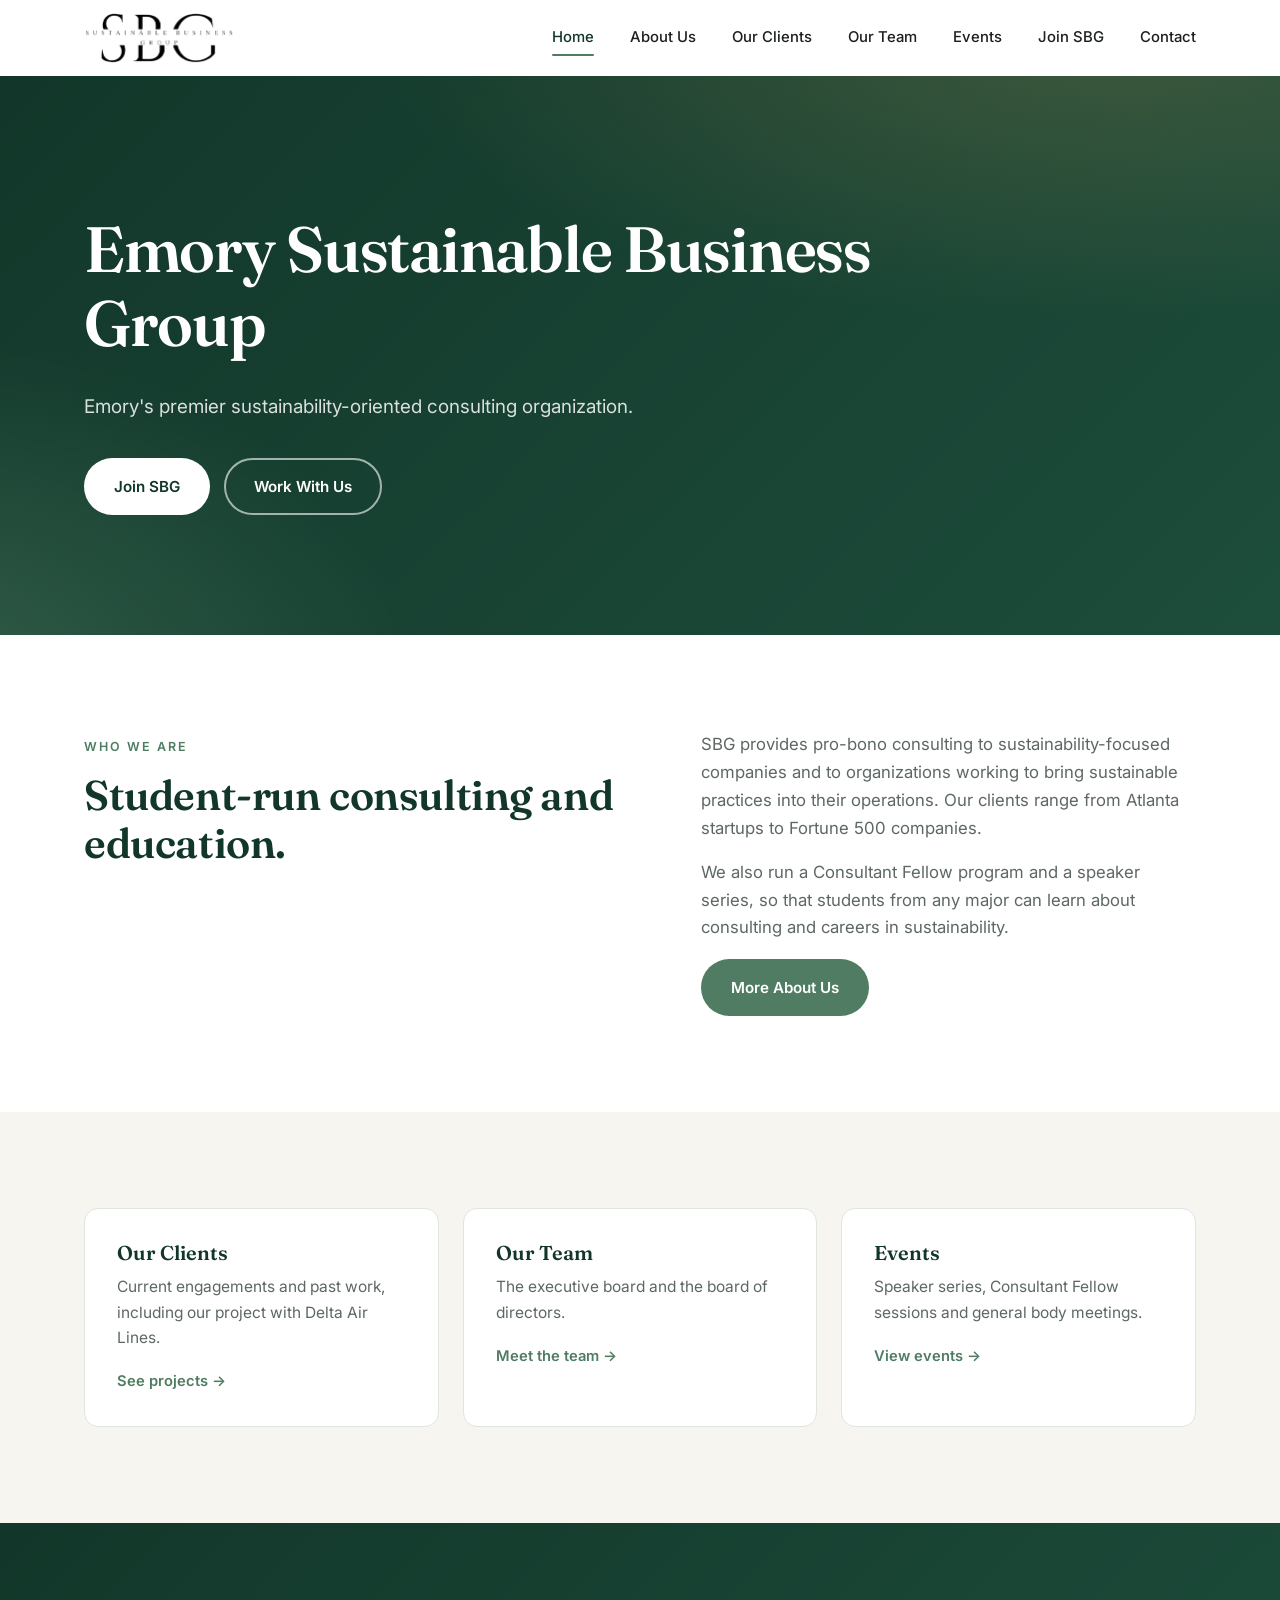
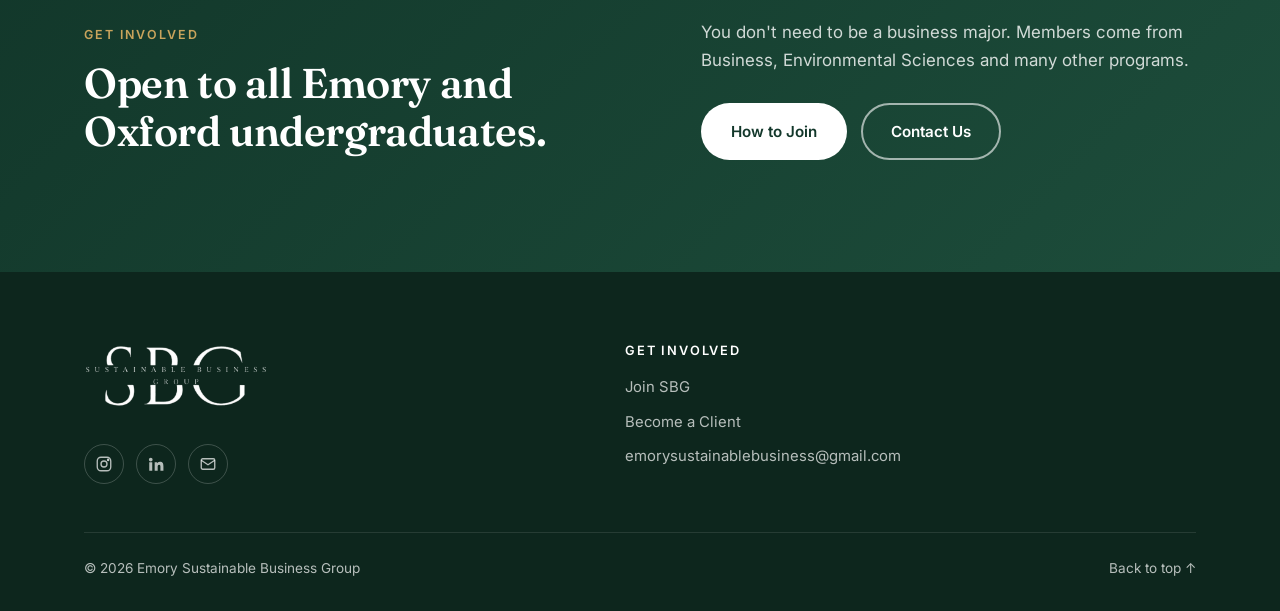
==== index.html @ c7c68c9f "Restore the text heading at the top of the home page Replaces the large white logo in the home page " ====
<!DOCTYPE html>
<!--
  ============================================================================
  HOME PAGE  (index.html)
  ============================================================================
  HOW THIS SITE IS PUT TOGETHER
    - Each page is its own .html file: index (Home), about, clients, team,
      events, join, contact.
    - All pages share one stylesheet (assets/css/styles.css) and one script
      (assets/js/site.js).
    - The menu and footer are written once, in assets/js/site.js. To add or
      remove a page from the menu, edit the PAGES list at the top of that file.

  EDITING A PAGE
    - Each block of content is wrapped in comments:
        ===== SECTION: NAME =====   ...   ===== END SECTION: NAME =====
      Delete everything between the two comments to remove that section.
    - Anything marked [PLACEHOLDER] needs real information filled in.

  ADDING A NEW PAGE
    1. Copy any page (events.html is the simplest) and rename it.
    2. Change the <title> and the data-page="..." value on <body>.
    3. Add a line for it to the PAGES list in assets/js/site.js.
  ============================================================================
-->
<html lang="en">
<head>
  <meta charset="UTF-8" />
  <meta name="viewport" content="width=device-width, initial-scale=1.0" />
  <title>Emory Sustainable Business Group</title>
  <meta name="description" content="Emory's sustainability-oriented consulting organization. Pro-bono consulting for sustainable businesses, plus education and events for Emory undergraduates." />
  <link rel="preconnect" href="https://fonts.googleapis.com" />
  <link rel="preconnect" href="https://fonts.gstatic.com" crossorigin />
  <link href="https://fonts.googleapis.com/css2?family=Fraunces:opsz,wght@9..144,400;9..144,600&family=Inter:wght@400;500;600&display=swap" rel="stylesheet" />
  <link rel="stylesheet" href="assets/css/styles.css" />
</head>

<!-- data-page tells the menu which link to underline. It must match an id in site.js. -->
<body data-page="home">
  <!-- The header and menu are added here automatically by assets/js/site.js -->

  <main>
    
    <!-- ===== SECTION: HERO ===== -->
    <section class="hero">
      <div class="container">
        <!-- <span class="eyebrow">Emory University</span> -->
        <h1>Emory Sustainable Business Group</h1>
        <p class="lead">
          Emory's premier sustainability-oriented consulting organization.
        </p>
        <div class="hero-actions">
          <a href="join.html" class="btn btn--light">Join SBG</a>
          <a href="clients.html#work-with-us" class="btn btn--outline-light">Work With Us</a>
        </div>
      </div>
      <!--Decorative leaf outline.-->
      <!-- <svg class="hero-leaf" viewBox="0 0 200 200" fill="none" stroke="#ffffff" stroke-width="1.5" aria-hidden="true">
        <path d="M30 170C30 90 80 30 170 30c0 90-60 140-140 140Z"/>
        <path d="M30 170C70 130 110 90 150 50"/>
        <path d="M70 130l-6-30M90 110l-4-34M110 90l-2-30M70 130l30 4M90 110l32 2M110 90l30 0"/>
      </svg> -->
    </section>
    <!-- ===== END SECTION: HERO ===== -->


    <!-- ===== SECTION: STATS =====
         Update these numbers each year. -->
    <!-- <section class="stats" aria-label="SBG in numbers">
      <div class="container">
        <div class="grid grid-3">
          <div>
            <div class="stat-number">150+</div>
            <div class="stat-label">General body members</div>
          </div>
          <div>
            <div class="stat-number">13</div>
            <div class="stat-label">Students on the executive board</div>
          </div>
          <div>
            <div class="stat-number">10</div>
            <div class="stat-label">Professionals on our board of directors</div>
          </div>
        </div>
      </div>
    </section> -->
    <!-- ===== END SECTION: STATS ===== -->


    <!-- ===== SECTION: INTRO ===== -->
    <section class="section">
      <div class="container split">
        <div class="reveal">
          <span class="eyebrow">Who We Are</span>
          <h2>Student-run consulting and education.</h2>
        </div>
        <div class="reveal">
          <p>
            SBG provides pro-bono consulting to sustainability-focused companies and to
            organizations working to bring sustainable practices into their operations.
            Our clients range from Atlanta startups to Fortune 500 companies.
          </p>
          <p>
            We also run a Consultant Fellow program and a speaker series, so that students
            from any major can learn about consulting and careers in sustainability.
          </p>
          <a href="about.html" class="btn btn--primary">More About Us</a>
        </div>
      </div>
    </section>
    <!-- ===== END SECTION: INTRO ===== -->


    <!-- ===== SECTION: PAGE LINKS =====
         Shortcut cards to other pages. Remove a card if you remove its page. -->
    <section class="section section--sand">
      <div class="container">
        <div class="grid grid-3">
          <a href="clients.html" class="card link-card reveal">
            <h3>Our Clients</h3>
            <p>Current engagements and past work, including our project with Delta Air Lines.</p>
            <span class="more">See projects &rarr;</span>
          </a>
          <a href="team.html" class="card link-card reveal">
            <h3>Our Team</h3>
            <p>The executive board and the board of directors.</p>
            <span class="more">Meet the team &rarr;</span>
          </a>
          <a href="events.html" class="card link-card reveal">
            <h3>Events</h3>
            <p>Speaker series, Consultant Fellow sessions and general body meetings.</p>
            <span class="more">View events &rarr;</span>
          </a>
        </div>
      </div>
    </section>
    <!-- ===== END SECTION: PAGE LINKS ===== -->


    <!-- ===== SECTION: JOIN BANNER ===== -->
    <section class="section cta">
      <div class="container split">
        <div class="reveal">
          <span class="eyebrow">Get Involved</span>
          <h2>Open to all Emory and Oxford undergraduates.</h2>
        </div>
        <div class="reveal">
          <p>You don't need to be a business major. Members come from Business, Environmental Sciences and many other programs.</p>
          <div class="cta-actions">
            <a href="join.html" class="btn btn--light">How to Join</a>
            <a href="contact.html" class="btn btn--outline-light">Contact Us</a>
          </div>
        </div>
      </div>
    </section>
    <!-- ===== END SECTION: JOIN BANNER ===== -->

  </main>

  <!-- The footer is added here automatically by assets/js/site.js -->
  <script src="assets/js/site.js"></script>
</body>
</html>
---- assets/css/styles.css ----
/* ============================================================================
   EMORY SUSTAINABLE BUSINESS GROUP — SHARED STYLES
   ============================================================================
   Every page links to this one file, so a change here updates the whole site.

   Contents (search for the headings in capitals to jump to a block):
     1. DESIGN TOKENS     colors, fonts, sizes
     2. BASE              default element styles
     3. LAYOUT HELPERS    containers, sections, grids, buttons, cards
     4. HEADER / NAV
     5. HERO              large banner on the home page
     6. PAGE HEADER       smaller banner at the top of every other page
     7. HOME              stats bar, intro, page links
     8. ABOUT             pillars, process steps
     9. PEOPLE            executive board and board of directors cards
    10. PROJECTS          current and past project cards
    11. EVENTS
    12. JOIN
    13. CONTACT           contact details and form
    14. FOOTER
    15. ANIMATION         fade-in on scroll (optional)
    16. RESPONSIVE        tablet and phone layouts
   ============================================================================ */


/* ==========================================================================
   1. DESIGN TOKENS — change colors, fonts and sizing for the whole site here
   ========================================================================== */
:root {
  --color-forest:   #12372a;   /* primary dark green                   */
  --color-forest-2: #1d4d3b;   /* lighter green used in gradients      */
  --color-sage:     #4f7c62;   /* accent green for buttons and links   */
  --color-mint:     #e6efe9;   /* pale green section background        */
  --color-sand:     #f7f5f0;   /* warm off-white section background    */
  --color-gold:     #c9a45c;   /* small highlight color                */
  --color-ink:      #1b1f1d;   /* body text                            */
  --color-muted:    #5d6862;   /* secondary text                       */
  --color-line:     #dfe5e1;   /* borders and dividers                 */
  --color-white:    #ffffff;

  --font-heading: "Fraunces", Georgia, "Times New Roman", serif;
  --font-body:    "Inter", -apple-system, "Segoe UI", Roboto, Arial, sans-serif;

  --max-width: 1160px;
  --radius:    14px;
  --shadow:    0 10px 30px rgba(18, 55, 42, 0.08);
  --header-h:  76px;
}


/* ==========================================================================
   2. BASE
   ========================================================================== */
*, *::before, *::after { box-sizing: border-box; }

html { scroll-behavior: smooth; scroll-padding-top: var(--header-h); }

body {
  margin: 0;
  font-family: var(--font-body);
  font-size: 17px;
  line-height: 1.65;
  color: var(--color-ink);
  background: var(--color-white);
  -webkit-font-smoothing: antialiased;
}

h1, h2, h3, h4 {
  font-family: var(--font-heading);
  font-weight: 600;
  line-height: 1.15;
  color: var(--color-forest);
  margin: 0 0 0.5em;
}
h1 { font-size: clamp(2.4rem, 5.2vw, 4rem); letter-spacing: -0.02em; }
h2 { font-size: clamp(1.9rem, 3.4vw, 2.6rem); letter-spacing: -0.01em; }
h3 { font-size: 1.25rem; }

p { margin: 0 0 1em; }
a { color: var(--color-sage); text-decoration: none; }
a:hover { text-decoration: underline; }
img { max-width: 100%; display: block; }


/* ==========================================================================
   3. LAYOUT HELPERS
   ========================================================================== */
.container { width: 100%; max-width: var(--max-width); margin: 0 auto; padding: 0 24px; }

.section       { padding: 96px 0; }
.section--mint { background: var(--color-mint); }
.section--sand { background: var(--color-sand); }
.section--tight { padding: 64px 0; }

/* Small uppercase label above a heading */
.eyebrow {
  display: inline-block;
  font-size: 0.78rem;
  font-weight: 600;
  letter-spacing: 0.16em;
  text-transform: uppercase;
  color: var(--color-sage);
  margin-bottom: 14px;
}

.section-intro { max-width: 680px; margin-bottom: 48px; }
.section-intro p { color: var(--color-muted); font-size: 1.06rem; }
.section-intro--center { margin-left: auto; margin-right: auto; text-align: center; }

/* Buttons */
.btn {
  display: inline-block;
  padding: 14px 28px;
  border-radius: 999px;
  font-weight: 600;
  font-size: 0.95rem;
  border: 2px solid transparent;
  transition: background 0.2s, color 0.2s, border-color 0.2s, transform 0.2s;
  cursor: pointer;
}
.btn:hover { text-decoration: none; transform: translateY(-1px); }
.btn--primary       { background: var(--color-sage); color: var(--color-white); }
.btn--primary:hover { background: var(--color-forest); }
.btn--light         { background: var(--color-white); color: var(--color-forest); }
.btn--light:hover   { background: var(--color-mint); }
.btn--outline-light       { border-color: rgba(255,255,255,0.6); color: var(--color-white); }
.btn--outline-light:hover { background: rgba(255,255,255,0.1); border-color: var(--color-white); }

/* Card */
.card {
  background: var(--color-white);
  border: 1px solid var(--color-line);
  border-radius: var(--radius);
  padding: 32px;
  transition: box-shadow 0.25s, transform 0.25s;
}
.card:hover { box-shadow: var(--shadow); transform: translateY(-3px); }
.card h3 { margin-bottom: 10px; }
.card p  { color: var(--color-muted); font-size: 0.97rem; }
.card p:last-child { margin-bottom: 0; }

/* Square icon badge */
.icon {
  width: 48px; height: 48px;
  border-radius: 12px;
  display: grid; place-items: center;
  background: var(--color-mint);
  color: var(--color-forest);
  margin-bottom: 20px;
}
.icon svg { width: 24px; height: 24px; }

/* Grids */
.grid   { display: grid; gap: 24px; }
.grid-2 { grid-template-columns: repeat(2, 1fr); }
.grid-3 { grid-template-columns: repeat(3, 1fr); }
.grid-4 { grid-template-columns: repeat(4, 1fr); }

/* Two-column text + side content */
.split { display: grid; grid-template-columns: 1.1fr 1fr; gap: 72px; align-items: start; }
.split p { color: var(--color-muted); font-size: 1.05rem; }

/* Highlighted note box (used for "how to edit" hints that are visible on the page) */
.note {
  border: 1px dashed var(--color-gold);
  background: #fbf6ea;
  color: #6b5526;
  border-radius: 10px;
  padding: 14px 18px;
  font-size: 0.9rem;
}


/* ==========================================================================
   4. HEADER / NAV  (the header itself is inserted by assets/js/site.js)
   ========================================================================== */
.site-header {
  position: sticky; top: 0; z-index: 100;
  height: var(--header-h);
  background: rgba(255, 255, 255, 0.94);
  backdrop-filter: saturate(180%) blur(12px);
  -webkit-backdrop-filter: saturate(180%) blur(12px);
  border-bottom: 1px solid transparent;
  transition: border-color 0.2s, box-shadow 0.2s;
}
.site-header.is-scrolled { border-color: var(--color-line); box-shadow: 0 2px 12px rgba(0,0,0,0.04); }
/* Logo on the left, page tabs on the right */
.site-header .container { height: 100%; display: flex; align-items: center; justify-content: space-between; gap: 32px; }

/* SBG logo (file paths are set in assets/js/site.js). Change the heights to resize it. */
.logo { display: block; flex-shrink: 0; }
.logo-img { height: 52px; width: auto; }               /* header */
.site-footer .logo-img { height: 64px; }               /* footer */

.nav { display: flex; align-items: center; gap: 36px; }
.nav a { color: var(--color-ink); font-size: 0.93rem; font-weight: 500; position: relative; }
.nav a:hover { color: var(--color-sage); text-decoration: none; }
/* Underline under the link for the page you are on */
.nav a.is-active { color: var(--color-forest); }
.nav a.is-active::after {
  content: ""; position: absolute; left: 0; right: 0; bottom: -6px;
  height: 2px; background: var(--color-sage); border-radius: 2px;
}

.nav-toggle { display: none; background: none; border: 0; padding: 8px; cursor: pointer; color: var(--color-forest); }
.nav-toggle svg { width: 28px; height: 28px; }


/* ==========================================================================
   5. HERO (home page)
   ========================================================================== */
.hero {
  position: relative;
  overflow: hidden;
  color: var(--color-white);
  background:
    radial-gradient(1200px 500px at 85% -10%, rgba(201,164,92,0.22), transparent 60%),
    radial-gradient(900px 600px at -10% 110%, rgba(79,124,98,0.55), transparent 60%),
    linear-gradient(135deg, var(--color-forest) 0%, var(--color-forest-2) 100%);
  padding: 136px 0 120px;
}
/* To use a photo instead, replace the background above with:
   background: linear-gradient(rgba(18,55,42,.78), rgba(18,55,42,.78)), url("../../images/hero.jpg") center/cover; */
.hero h1 { color: var(--color-white); max-width: 820px; }
.hero h1 em { font-style: italic; color: #cfe3d6; }
.hero .lead { font-size: 1.18rem; max-width: 600px; color: rgba(255,255,255,0.84); margin-bottom: 36px; }
.hero .eyebrow { color: var(--color-gold); }
.hero-actions { display: flex; flex-wrap: wrap; gap: 14px; }
.hero-leaf { position: absolute; right: -60px; bottom: -80px; width: 460px; opacity: 0.08; pointer-events: none; }


/* ==========================================================================
   6. PAGE HEADER (top banner on every page except home)
   ========================================================================== */
.page-header {
  color: var(--color-white);
  background:
    radial-gradient(800px 300px at 90% -20%, rgba(201,164,92,0.2), transparent 60%),
    linear-gradient(135deg, var(--color-forest) 0%, var(--color-forest-2) 100%);
  padding: 88px 0 72px;
}
.page-header h1 { color: var(--color-white); font-size: clamp(2.2rem, 4.4vw, 3.2rem); margin-bottom: 12px; }
.page-header p  { color: rgba(255,255,255,0.8); font-size: 1.12rem; max-width: 640px; margin: 0; }
.page-header .eyebrow { color: var(--color-gold); }


/* ==========================================================================
   7. HOME
   ========================================================================== */
.stats { border-bottom: 1px solid var(--color-line); }
.stats .grid { padding: 48px 0; text-align: center; }
.stat-number { font-family: var(--font-heading); font-size: 2.6rem; font-weight: 600; color: var(--color-forest); line-height: 1; }
.stat-label  { margin-top: 8px; font-size: 0.9rem; color: var(--color-muted); }

/* Cards that link to other pages */
.link-card { display: block; color: inherit; }
.link-card:hover { text-decoration: none; }
.link-card .more { font-weight: 600; font-size: 0.92rem; color: var(--color-sage); }


/* ==========================================================================
   8. ABOUT
   ========================================================================== */
.pillars { display: grid; gap: 16px; }
.pillar {
  display: flex; gap: 18px; align-items: flex-start;
  padding: 24px; border-radius: var(--radius);
  background: var(--color-sand); border-left: 4px solid var(--color-sage);
}
.pillar h3 { margin-bottom: 4px; font-size: 1.12rem; }
.pillar p  { margin: 0; color: var(--color-muted); font-size: 0.97rem; }
.pillar .icon { margin: 0; flex-shrink: 0; background: var(--color-white); }

/* Numbered steps */
.steps { counter-reset: step; }
.step { position: relative; padding-top: 28px; border-top: 2px solid var(--color-line); }
.step::before {
  counter-increment: step; content: "0" counter(step);
  position: absolute; top: -14px; left: 0;
  background: inherit; padding-right: 12px;
  font-family: var(--font-heading); font-weight: 600; color: var(--color-sage);
}
.section--mint .step::before { background: var(--color-mint); }
.step h3 { font-size: 1.12rem; }
.step p  { color: var(--color-muted); font-size: 0.95rem; margin: 0; }


/* ==========================================================================
   9. PEOPLE (executive board, board of directors)
   ========================================================================== */
.person { text-align: center; }

/* Headshot box. Shows the person's initials until a photo file exists.
   The initials come from the data-initials attribute in the HTML. */
.avatar {
  position: relative;
  width: 100%; aspect-ratio: 1 / 1; border-radius: var(--radius);
  background: linear-gradient(145deg, var(--color-mint), #cfdfd5);
  margin-bottom: 16px; overflow: hidden;
}
.avatar::before {
  content: attr(data-initials);
  position: absolute; inset: 0; display: grid; place-items: center;
  font-family: var(--font-heading); font-size: 2.3rem; color: var(--color-sage);
}
/* Photos are cut to a square from slightly above center, so uncropped portrait
   photos keep the top of the head. For an even look across the team, crop new
   photos with tools/crop_headshots.py (see images/README.md). */
.avatar img { position: relative; width: 100%; height: 100%; object-fit: cover; object-position: center 20%; }

.person h3   { font-size: 1.08rem; margin-bottom: 2px; }
.person .role { color: var(--color-muted); font-size: 0.9rem; margin: 0 0 4px; }
.person .org  { color: var(--color-sage); font-size: 0.85rem; font-weight: 500; margin: 0; }
.person .linkedin { font-size: 0.85rem; font-weight: 500; }


/* ==========================================================================
   10. PROJECTS (Our Clients page)
   ========================================================================== */
.project {
  display: grid; grid-template-columns: 280px 1fr;
  border-radius: 18px; overflow: hidden;
  background: var(--color-white); border: 1px solid var(--color-line);
}
.project + .project { margin-top: 24px; }

/* Left-hand image area. Put a client logo or photo inside as an <img>. */
.project-visual {
  background: linear-gradient(160deg, var(--color-forest-2) 0%, var(--color-forest) 100%);
  display: grid; place-items: center; padding: 32px; min-height: 220px;
  color: var(--color-white); font-family: var(--font-heading); font-size: 1.5rem; text-align: center;
}
.project-visual img { max-height: 90px; width: auto; }
.project-body { padding: 36px 40px; }
.project-body p { color: var(--color-muted); }

.project-meta { display: flex; flex-wrap: wrap; gap: 8px; margin-bottom: 14px; }
.tag {
  font-size: 0.78rem; font-weight: 600; letter-spacing: 0.04em;
  padding: 4px 12px; border-radius: 999px;
  background: var(--color-mint); color: var(--color-forest);
}
.tag--gold { background: #f4ead4; color: #7a5c1e; }

.bullets { list-style: none; padding: 0; margin: 16px 0 0; display: grid; gap: 10px; }
.bullets li { display: flex; gap: 12px; font-size: 0.96rem; }
.bullets li::before {
  content: ""; flex-shrink: 0; margin-top: 9px;
  width: 7px; height: 7px; border-radius: 50%; background: var(--color-sage);
}

/* Client name / logo strip */
.logos { display: grid; grid-template-columns: repeat(4, 1fr); gap: 16px; }
.logo-tile {
  height: 96px; border-radius: 12px; border: 1px solid var(--color-line);
  display: grid; place-items: center; padding: 16px; background: var(--color-white);
  font-weight: 600; color: var(--color-muted); text-align: center;
}
.logo-tile img { max-height: 48px; width: auto; }


/* ==========================================================================
   11. EVENTS
   ========================================================================== */
.event { display: flex; gap: 24px; align-items: flex-start; }
.event-date {
  flex-shrink: 0; width: 72px; text-align: center;
  border-radius: 12px; background: var(--color-forest); color: var(--color-white); padding: 10px 0;
}
.event-date .month { font-size: 0.75rem; letter-spacing: 0.12em; text-transform: uppercase; opacity: 0.8; }
.event-date .day   { font-family: var(--font-heading); font-size: 1.8rem; line-height: 1.1; }
.event h3 { font-size: 1.12rem; margin-bottom: 4px; }
.event .meta { font-size: 0.88rem; color: var(--color-sage); font-weight: 500; margin-bottom: 8px; }


/* ==========================================================================
   12. JOIN
   ========================================================================== */
.cta {
  background: linear-gradient(135deg, var(--color-forest) 0%, var(--color-forest-2) 100%);
  color: var(--color-white);
}
.cta h2 { color: var(--color-white); }
.cta p  { color: rgba(255,255,255,0.8); font-size: 1.06rem; }
.cta .eyebrow { color: var(--color-gold); }
.cta-actions { display: flex; flex-wrap: wrap; gap: 14px; margin-top: 28px; }

.roles { list-style: none; margin: 0; padding: 0; display: grid; gap: 14px; }
.roles li { padding: 22px 24px; border-radius: 12px; background: var(--color-white); border: 1px solid var(--color-line); }
.roles strong { display: block; font-family: var(--font-heading); font-size: 1.12rem; color: var(--color-forest); margin-bottom: 4px; }
.roles span   { font-size: 0.95rem; color: var(--color-muted); }


/* ==========================================================================
   13. CONTACT
   ========================================================================== */
.contact-item { display: flex; gap: 14px; align-items: center; margin-bottom: 16px; }
.contact-item .icon { margin: 0; width: 42px; height: 42px; }

.form { display: grid; gap: 16px; }
.form-row { display: grid; grid-template-columns: 1fr 1fr; gap: 16px; }
.form label { display: block; font-size: 0.85rem; font-weight: 500; margin-bottom: 6px; }
.form input, .form select, .form textarea {
  width: 100%; padding: 13px 16px;
  font: inherit; font-size: 0.95rem; color: var(--color-ink);
  border: 1px solid var(--color-line); border-radius: 10px; background: var(--color-white);
  transition: border-color 0.2s, box-shadow 0.2s;
}
.form input:focus, .form select:focus, .form textarea:focus {
  outline: none; border-color: var(--color-sage); box-shadow: 0 0 0 3px rgba(79,124,98,0.15);
}
.form textarea { min-height: 140px; resize: vertical; }


/* ==========================================================================
   14. FOOTER  (inserted by assets/js/site.js)
   ========================================================================== */
.site-footer { background: #0d261d; color: rgba(255,255,255,0.7); padding: 72px 0 32px; font-size: 0.93rem; }
.footer-grid { display: grid; grid-template-columns: 2fr 1fr 1fr; gap: 48px; margin-bottom: 48px; }
.site-footer h4 { color: var(--color-white); font-family: var(--font-body); font-size: 0.8rem; letter-spacing: 0.14em; text-transform: uppercase; margin-bottom: 16px; }
.site-footer ul { list-style: none; margin: 0; padding: 0; display: grid; gap: 10px; }
.site-footer a { color: rgba(255,255,255,0.7); }
.site-footer a:hover { color: var(--color-white); }
.site-footer .logo { display: inline-block; margin-bottom: 8px; }
.socials { display: flex; gap: 12px; margin-top: 20px; }
.socials a { width: 40px; height: 40px; border-radius: 50%; display: grid; place-items: center; border: 1px solid rgba(255,255,255,0.2); }
.socials a:hover { background: rgba(255,255,255,0.08); text-decoration: none; }
.socials svg { width: 18px; height: 18px; }
.footer-bottom {
  border-top: 1px solid rgba(255,255,255,0.1); padding-top: 24px;
  display: flex; justify-content: space-between; flex-wrap: wrap; gap: 12px; font-size: 0.85rem;
}


/* ==========================================================================
   15. ANIMATION — elements with class="reveal" fade in on scroll.
       Delete this block (and part 3 of site.js) to turn it off.
   ========================================================================== */
.js .reveal { opacity: 0; transform: translateY(18px); transition: opacity 0.7s ease, transform 0.7s ease; }
.js .reveal.is-visible { opacity: 1; transform: none; }
@media (prefers-reduced-motion: reduce) {
  .js .reveal { opacity: 1; transform: none; transition: none; }
  html { scroll-behavior: auto; }
}


/* ==========================================================================
   16. RESPONSIVE
   ========================================================================== */
@media (max-width: 980px) {
  .grid-4 { grid-template-columns: repeat(2, 1fr); }
  .grid-3 { grid-template-columns: repeat(2, 1fr); }
  .logos  { grid-template-columns: repeat(2, 1fr); }
  .split  { grid-template-columns: 1fr; gap: 48px; }
  .project { grid-template-columns: 1fr; }
  .project-visual { min-height: 160px; }
  .footer-grid { grid-template-columns: 1fr 1fr; }
  .footer-grid > :first-child { grid-column: 1 / -1; }

  /* Collapse the nav into a drop-down menu */
  .nav-toggle { display: block; }
  .nav {
    position: absolute; top: var(--header-h); left: 0; right: 0;
    flex-direction: column; align-items: stretch; gap: 0;
    background: var(--color-white); border-bottom: 1px solid var(--color-line);
    padding: 8px 24px 24px; box-shadow: 0 12px 24px rgba(0,0,0,0.06);
    display: none;
  }
  .nav.is-open { display: flex; }
  .nav a { padding: 14px 0; border-bottom: 1px solid var(--color-line); }
  .nav a:last-child { border-bottom: 0; }
  .nav a.is-active::after { display: none; }
}

@media (max-width: 640px) {
  body { font-size: 16px; }
  .container { padding: 0 16px; }
  .section { padding: 64px 0; }
  .hero { padding: 96px 0 88px; }
  .page-header { padding: 64px 0 52px; }
  .grid-2, .grid-3, .form-row { grid-template-columns: 1fr; }
  .grid-4 { grid-template-columns: 1fr 1fr; gap: 16px; }
  .project-body { padding: 28px 24px; }
  .footer-grid { grid-template-columns: 1fr; }
  .logo-img { height: 42px; }
}
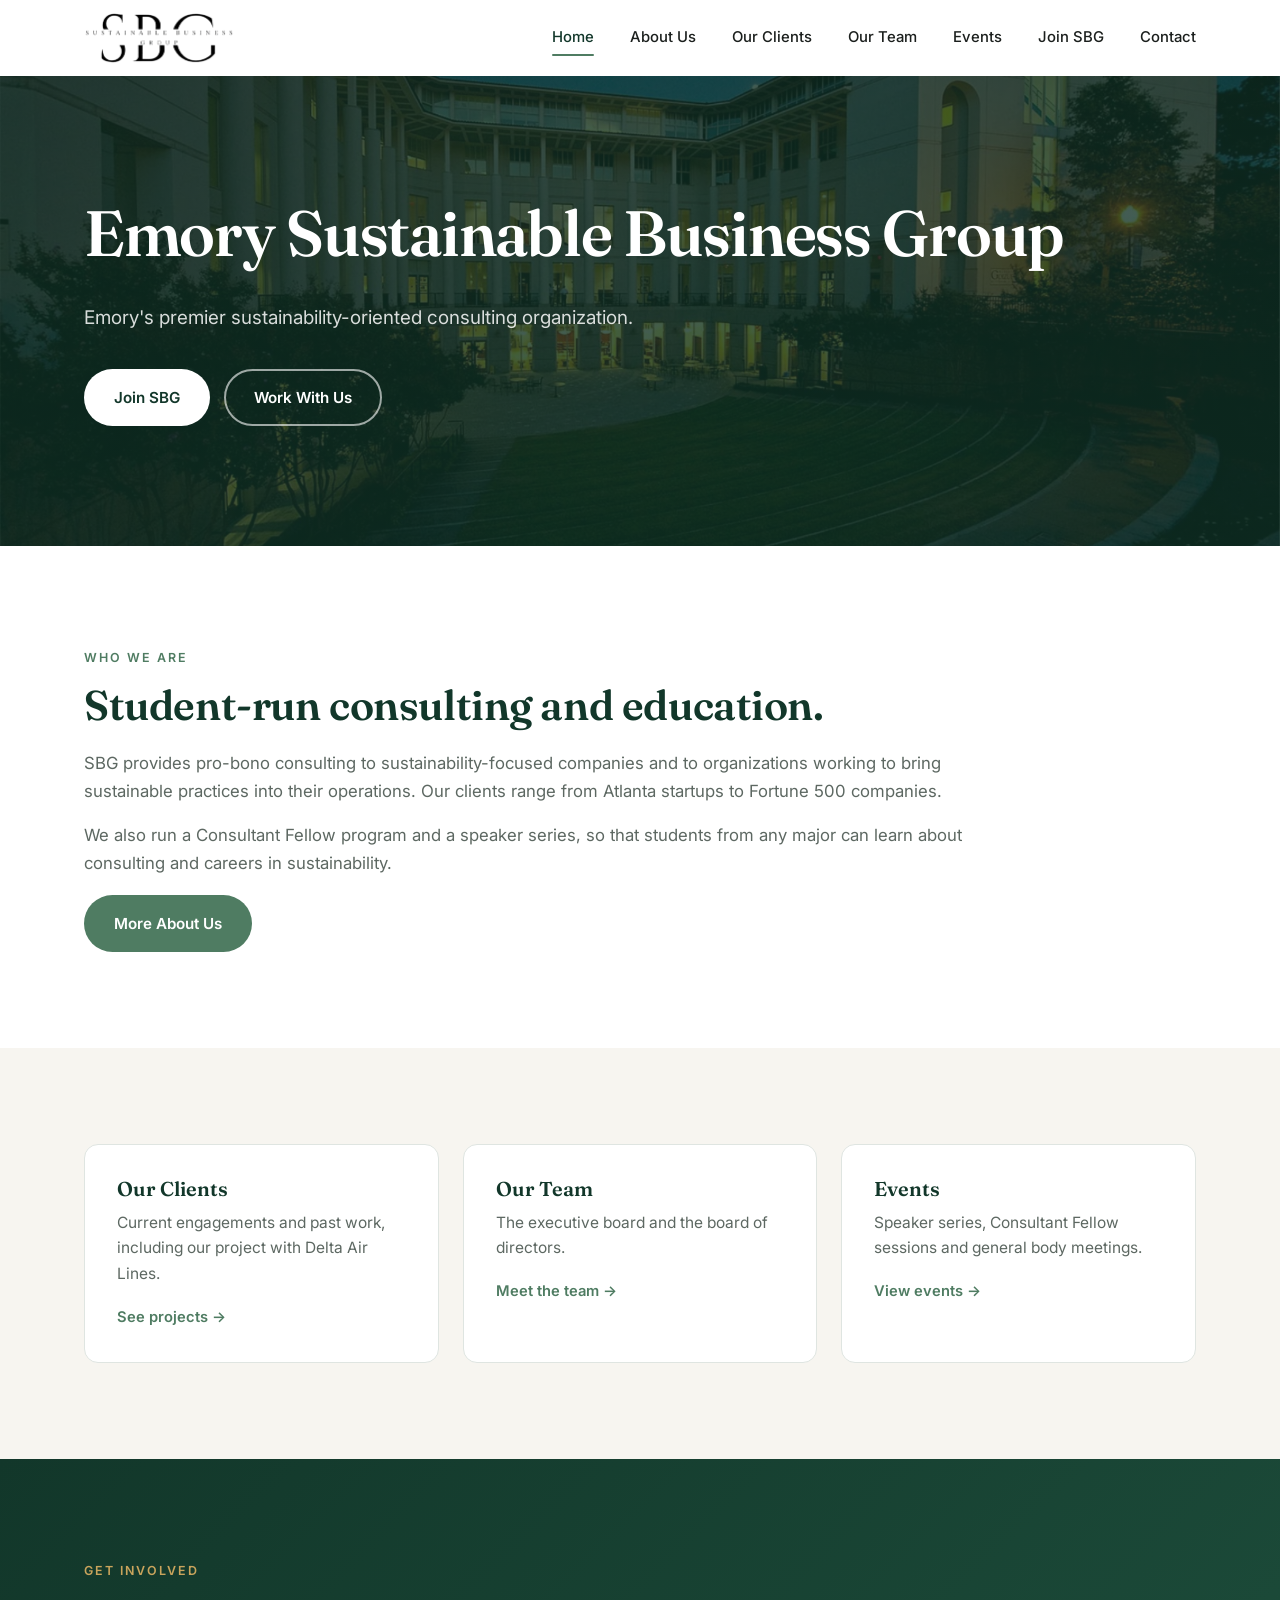
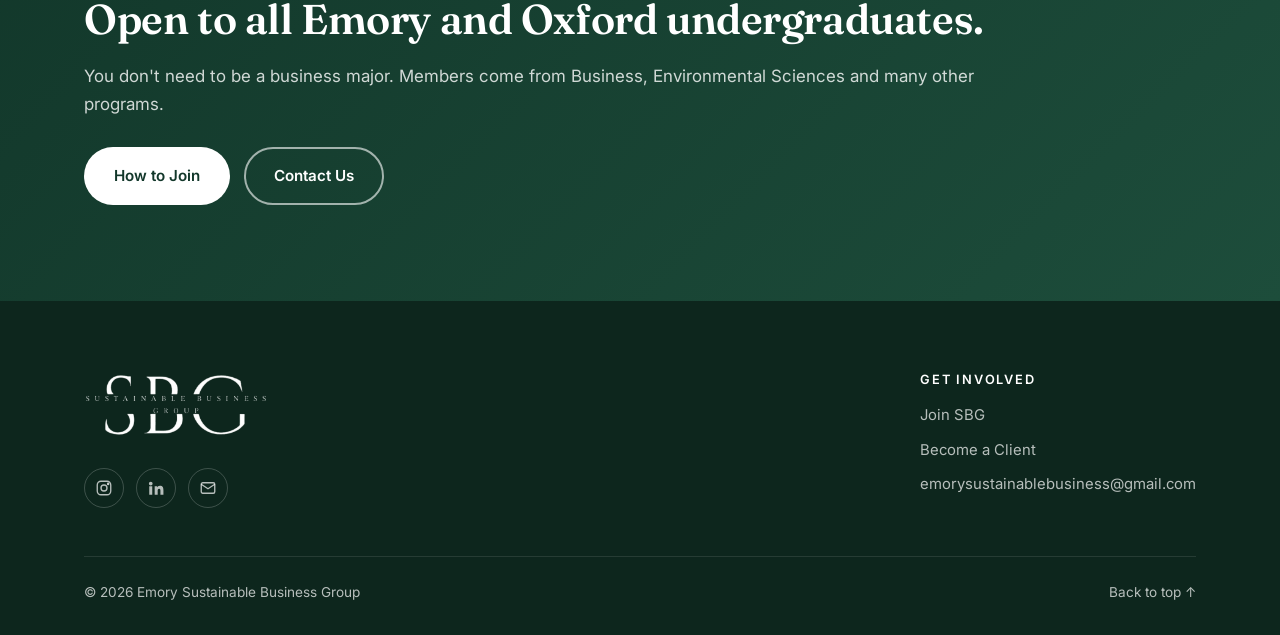
==== commit 3fd1ec57: "Stop headings and text from wrapping early Section intro headings were capped at 680px, so lines lik" ====
--- a/index.html
+++ b/index.html
@@ -44,7 +44,6 @@
     <!-- ===== SECTION: HERO ===== -->
     <section class="hero">
       <div class="container">
-        <!-- <span class="eyebrow">Emory University</span> -->
         <h1>Emory Sustainable Business Group</h1>
         <p class="lead">
           Emory's premier sustainability-oriented consulting organization.
@@ -89,7 +88,7 @@
 
     <!-- ===== SECTION: INTRO ===== -->
     <section class="section">
-      <div class="container split">
+      <div class="container stack">
         <div class="reveal">
           <span class="eyebrow">Who We Are</span>
           <h2>Student-run consulting and education.</h2>
@@ -139,7 +138,7 @@
 
     <!-- ===== SECTION: JOIN BANNER ===== -->
     <section class="section cta">
-      <div class="container split">
+      <div class="container stack">
         <div class="reveal">
           <span class="eyebrow">Get Involved</span>
           <h2>Open to all Emory and Oxford undergraduates.</h2>
--- a/assets/css/styles.css
+++ b/assets/css/styles.css
@@ -103,7 +103,9 @@
   margin-bottom: 14px;
 }
 
-.section-intro { max-width: 680px; margin-bottom: 48px; }
+/* Headings use the full width; only the intro paragraph is capped so lines stay readable */
+.section-intro { margin-bottom: 48px; }
+.section-intro p { max-width: 940px; }
 .section-intro p { color: var(--color-muted); font-size: 1.06rem; }
 .section-intro--center { margin-left: auto; margin-right: auto; text-align: center; }
 
@@ -160,6 +162,10 @@
 .split { display: grid; grid-template-columns: 1.1fr 1fr; gap: 72px; align-items: start; }
 .split p { color: var(--color-muted); font-size: 1.05rem; }
 
+/* Stacked layout: heading on its own line across the full width, text and buttons below */
+.stack p { color: var(--color-muted); font-size: 1.05rem; max-width: 940px; }
+.stack h2 { margin-bottom: 20px; }
+
 /* Highlighted note box (used for "how to edit" hints that are visible on the page) */
 .note {
   border: 1px dashed var(--color-gold);
@@ -213,15 +219,16 @@
   position: relative;
   overflow: hidden;
   color: var(--color-white);
-  background:
+  /* To use a photo instead, replace the background above with: */
+  background: linear-gradient(rgba(14, 46, 35, 0.78), rgba(15, 50, 38, 0.78)), url("../../images/hero.jpg") center/cover; 
+  /* background:
     radial-gradient(1200px 500px at 85% -10%, rgba(201,164,92,0.22), transparent 60%),
     radial-gradient(900px 600px at -10% 110%, rgba(79,124,98,0.55), transparent 60%),
-    linear-gradient(135deg, var(--color-forest) 0%, var(--color-forest-2) 100%);
-  padding: 136px 0 120px;
-}
-/* To use a photo instead, replace the background above with:
-   background: linear-gradient(rgba(18,55,42,.78), rgba(18,55,42,.78)), url("../../images/hero.jpg") center/cover; */
-.hero h1 { color: var(--color-white); max-width: 820px; }
+    linear-gradient(135deg, var(--color-forest) 0%, var(--color-forest-2) 100%); */
+  padding: 120px 0 120px;
+}
+
+.hero h1 { color: var(--color-white); max-width: 1000px; }
 .hero h1 em { font-style: italic; color: #cfe3d6; }
 .hero .lead { font-size: 1.18rem; max-width: 600px; color: rgba(255,255,255,0.84); margin-bottom: 36px; }
 .hero .eyebrow { color: var(--color-gold); }
@@ -237,10 +244,10 @@
   background:
     radial-gradient(800px 300px at 90% -20%, rgba(201,164,92,0.2), transparent 60%),
     linear-gradient(135deg, var(--color-forest) 0%, var(--color-forest-2) 100%);
-  padding: 88px 0 72px;
+  padding: 65px 0 70px;
 }
 .page-header h1 { color: var(--color-white); font-size: clamp(2.2rem, 4.4vw, 3.2rem); margin-bottom: 12px; }
-.page-header p  { color: rgba(255,255,255,0.8); font-size: 1.12rem; max-width: 640px; margin: 0; }
+.page-header p  { color: rgba(255,255,255,0.8); font-size: 1.12rem; max-width: 1075px; margin: 0; }
 .page-header .eyebrow { color: var(--color-gold); }
 
 
@@ -416,13 +423,15 @@
    14. FOOTER  (inserted by assets/js/site.js)
    ========================================================================== */
 .site-footer { background: #0d261d; color: rgba(255,255,255,0.7); padding: 72px 0 32px; font-size: 0.93rem; }
-.footer-grid { display: grid; grid-template-columns: 2fr 1fr 1fr; gap: 48px; margin-bottom: 48px; }
+/* Two columns: logo and social icons on the left, "Get Involved" links on the right */
+.footer-grid { display: grid; grid-template-columns: 1fr auto; align-items: start; gap: 48px; margin-bottom: 48px; }
 .site-footer h4 { color: var(--color-white); font-family: var(--font-body); font-size: 0.8rem; letter-spacing: 0.14em; text-transform: uppercase; margin-bottom: 16px; }
 .site-footer ul { list-style: none; margin: 0; padding: 0; display: grid; gap: 10px; }
 .site-footer a { color: rgba(255,255,255,0.7); }
 .site-footer a:hover { color: var(--color-white); }
-.site-footer .logo { display: inline-block; margin-bottom: 8px; }
-.socials { display: flex; gap: 12px; margin-top: 20px; }
+.site-footer .logo { display: inline-block; }
+.site-footer .logo-img { display: block; }   /* removes the stray gap under the image */
+.socials { display: flex; gap: 12px; margin-top: 24px; }
 .socials a { width: 40px; height: 40px; border-radius: 50%; display: grid; place-items: center; border: 1px solid rgba(255,255,255,0.2); }
 .socials a:hover { background: rgba(255,255,255,0.08); text-decoration: none; }
 .socials svg { width: 18px; height: 18px; }
@@ -454,8 +463,6 @@
   .split  { grid-template-columns: 1fr; gap: 48px; }
   .project { grid-template-columns: 1fr; }
   .project-visual { min-height: 160px; }
-  .footer-grid { grid-template-columns: 1fr 1fr; }
-  .footer-grid > :first-child { grid-column: 1 / -1; }
 
   /* Collapse the nav into a drop-down menu */
   .nav-toggle { display: block; }
@@ -481,6 +488,7 @@
   .grid-2, .grid-3, .form-row { grid-template-columns: 1fr; }
   .grid-4 { grid-template-columns: 1fr 1fr; gap: 16px; }
   .project-body { padding: 28px 24px; }
-  .footer-grid { grid-template-columns: 1fr; }
+  .footer-grid { grid-template-columns: 1fr; gap: 40px; }
+  .footer-bottom { flex-direction: column; }   /* stack copyright and "Back to top" */
   .logo-img { height: 42px; }
 }
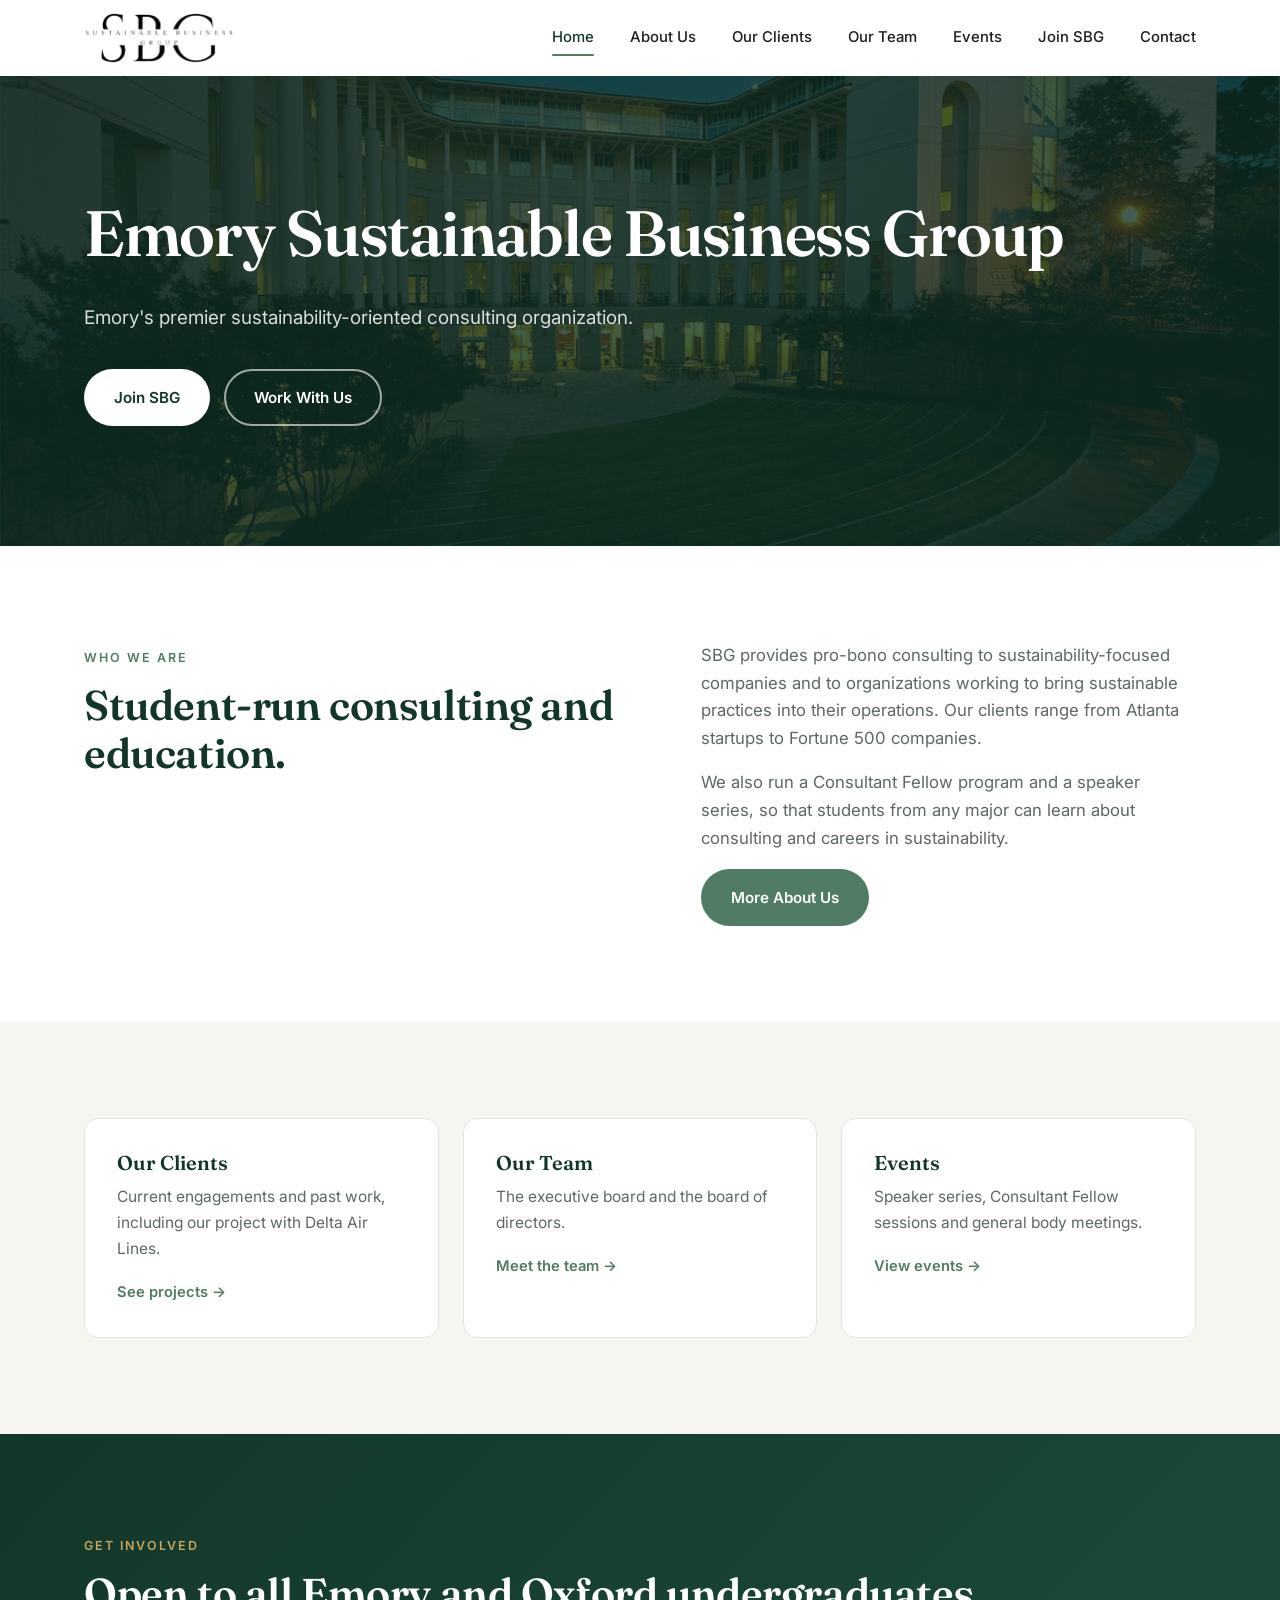
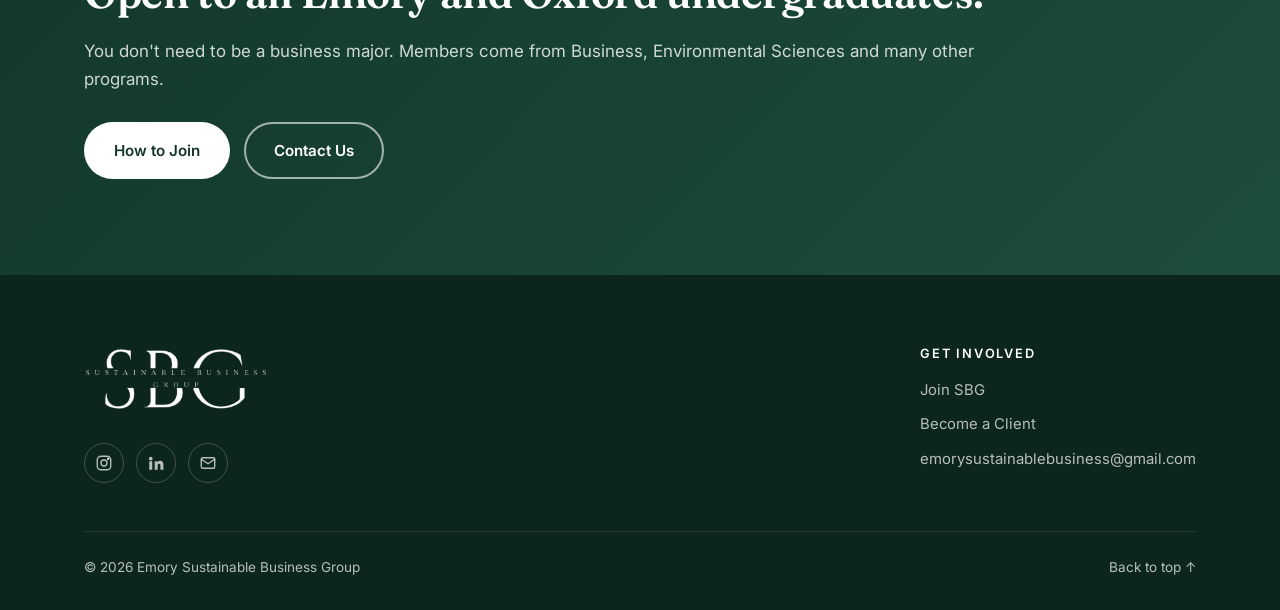
==== commit 71e8c832: "Restore the two-column layout for Who We Are on the home page Puts the heading back in the left colu" ====
--- a/index.html
+++ b/index.html
@@ -88,7 +88,7 @@
 
     <!-- ===== SECTION: INTRO ===== -->
     <section class="section">
-      <div class="container stack">
+      <div class="container split">
         <div class="reveal">
           <span class="eyebrow">Who We Are</span>
           <h2>Student-run consulting and education.</h2>
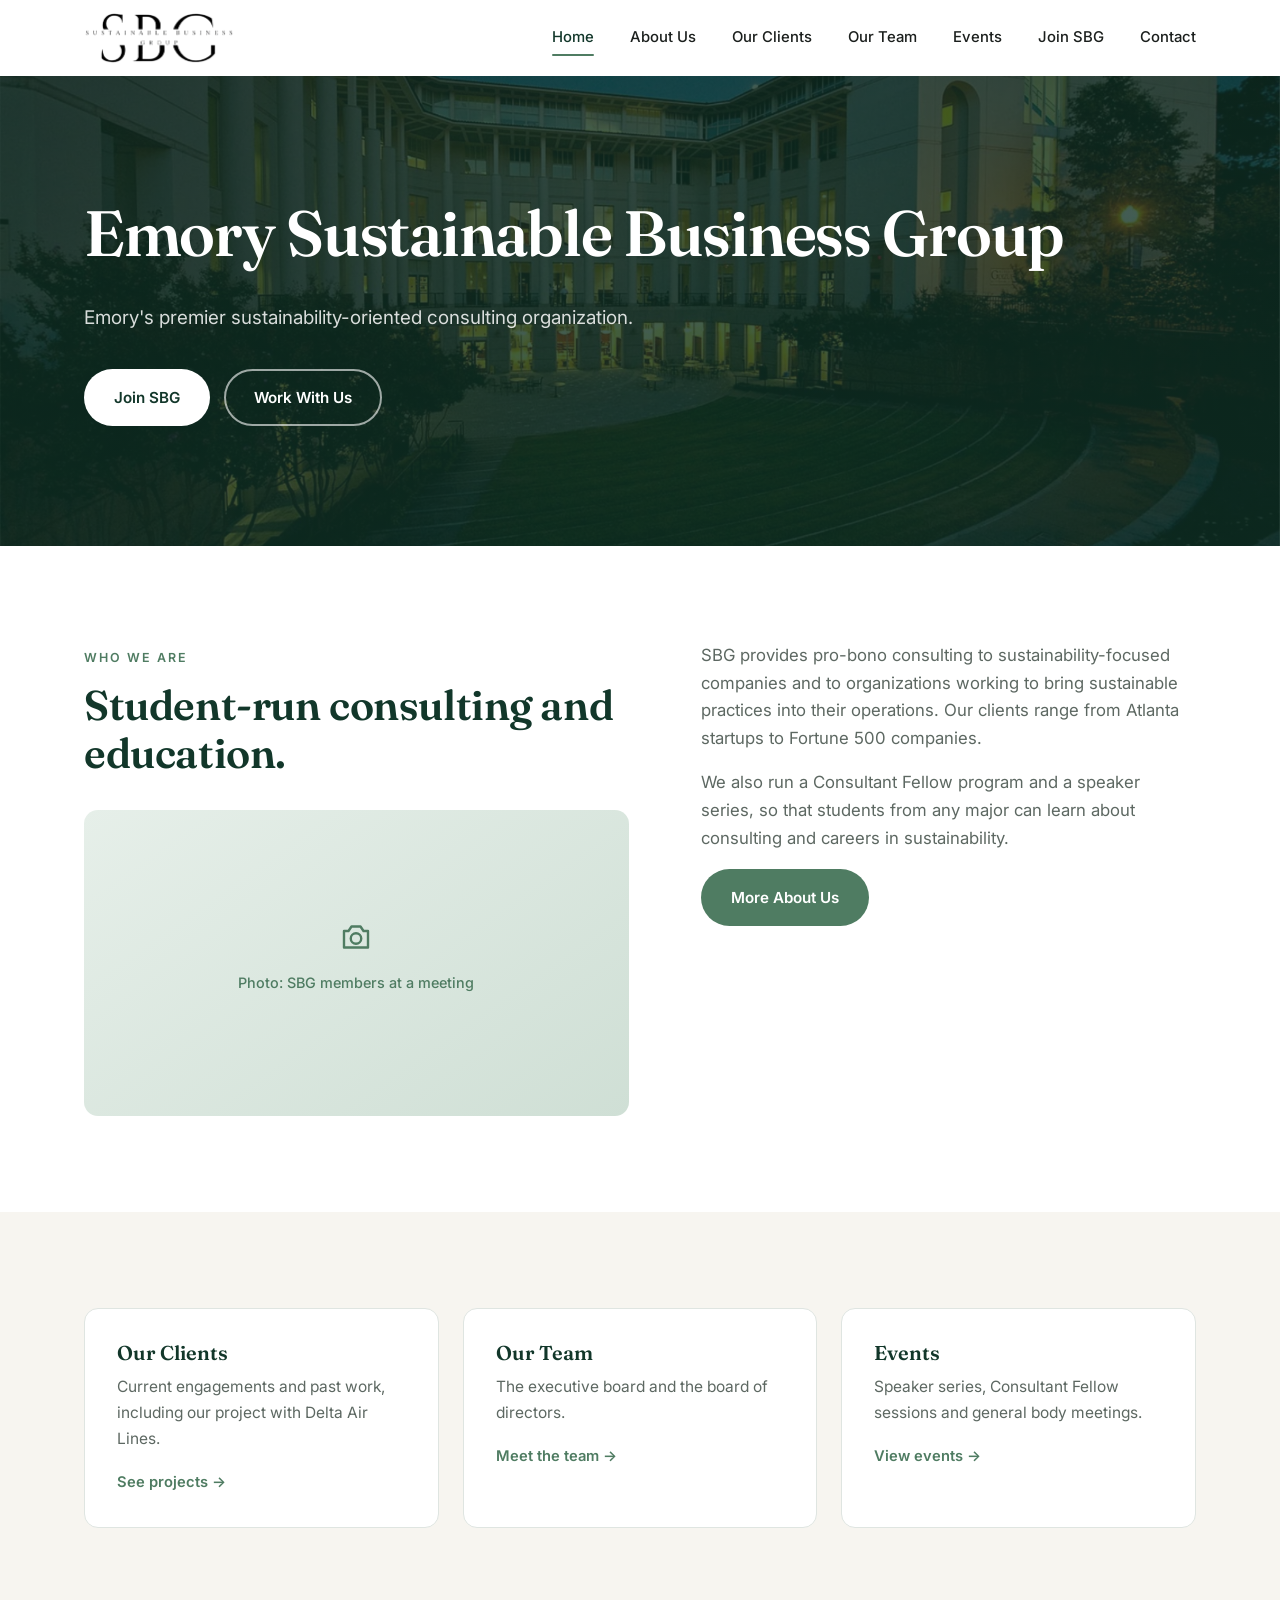
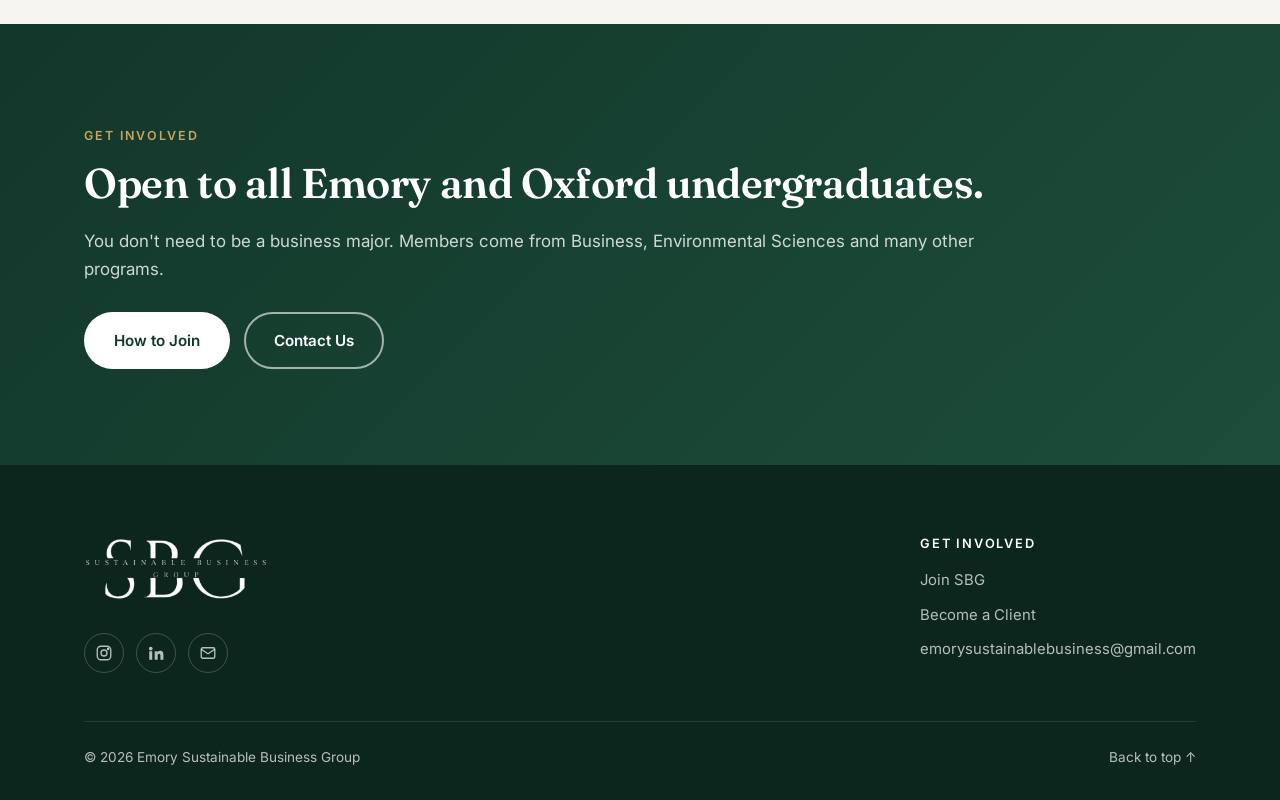
==== commit 42b41791: "Add removable photo placeholders around the site Adds a reusable photo box that shows a labeled plac" ====
--- a/index.html
+++ b/index.html
@@ -92,6 +92,11 @@
         <div class="reveal">
           <span class="eyebrow">Who We Are</span>
           <h2>Student-run consulting and education.</h2>
+          <!-- PHOTO: save the image as images/photos/home-who-we-are.jpg. To remove it, delete from here
+               to </figure>; the section goes back to its layout without a photo. -->
+          <figure class="photo" data-label="Photo: SBG members at a meeting">
+            <img src="images/photos/home-who-we-are.jpg" alt="SBG members at a meeting" loading="lazy">
+          </figure>
         </div>
         <div class="reveal">
           <p>
--- a/assets/css/styles.css
+++ b/assets/css/styles.css
@@ -322,6 +322,48 @@
 
 
 /* ==========================================================================
+   PHOTOS — placeholder boxes for photos of SBG
+   --------------------------------------------------------------------------
+   Each photo is a <figure class="photo"> in the HTML. Until its image file
+   exists, it shows as a light box with its label, like the headshots.
+   Delete the whole <figure> to remove a photo; the section goes back to its
+   layout without a photo automatically (see the .stack rules below).
+   ========================================================================== */
+.photo {
+  position: relative;
+  margin: 0;
+  aspect-ratio: 4 / 3;                       /* box shape; change to 16 / 9 for wider photos */
+  border-radius: var(--radius);
+  overflow: hidden;
+  background: linear-gradient(145deg, var(--color-mint), #cfdfd5);
+}
+/* Placeholder text and camera icon, hidden behind the photo once it loads */
+.photo::before {
+  content: attr(data-label);
+  position: absolute; inset: 0;
+  display: grid; place-items: center; align-content: center; gap: 10px;
+  padding: 24px; text-align: center;
+  font-size: 0.9rem; font-weight: 500; color: var(--color-sage);
+  background: url("data:image/svg+xml,%3Csvg xmlns='http://www.w3.org/2000/svg' viewBox='0 0 24 24' fill='none' stroke='%234f7c62' stroke-width='1.6' stroke-linecap='round' stroke-linejoin='round'%3E%3Cpath d='M4 8h3l2-3h6l2 3h3v11H4z'/%3E%3Ccircle cx='12' cy='13' r='3.5'/%3E%3C/svg%3E") center calc(50% - 26px) / 36px no-repeat;
+  padding-top: 64px;
+}
+.photo img { position: relative; width: 100%; height: 100%; object-fit: cover; }
+.photo--wide { aspect-ratio: 16 / 9; }
+
+/* A photo placed under the text in a two-column (.split) section (wider, so the columns stay balanced) */
+.split .photo { margin-top: 32px; aspect-ratio: 16 / 9; }
+
+/* A stacked section with a photo becomes two columns: text left, photo right.
+   Remove the photo and it goes back to one full-width column. */
+.stack:has(> .photo) { display: grid; grid-template-columns: 1.1fr 1fr; grid-template-rows: auto 1fr; column-gap: 72px; align-items: start; }
+.stack:has(> .photo) > :not(.photo) { grid-column: 1; }
+.stack:has(> .photo) > .photo { grid-column: 2; grid-row: 1 / span 2; align-self: center; }
+
+/* Gallery of photos in a row */
+.gallery { display: grid; grid-template-columns: repeat(3, 1fr); gap: 24px; }
+
+
+/* ==========================================================================
    10. PROJECTS (Our Clients page)
    ========================================================================== */
 .project {
@@ -463,6 +505,9 @@
   .split  { grid-template-columns: 1fr; gap: 48px; }
   .project { grid-template-columns: 1fr; }
   .project-visual { min-height: 160px; }
+  .stack:has(> .photo) { display: block; }          /* photo drops below the text */
+  .stack:has(> .photo) > .photo { margin-top: 32px; }
+  .gallery { grid-template-columns: repeat(2, 1fr); }
 
   /* Collapse the nav into a drop-down menu */
   .nav-toggle { display: block; }
@@ -486,6 +531,7 @@
   .hero { padding: 96px 0 88px; }
   .page-header { padding: 64px 0 52px; }
   .grid-2, .grid-3, .form-row { grid-template-columns: 1fr; }
+  .gallery { grid-template-columns: 1fr; }
   .grid-4 { grid-template-columns: 1fr 1fr; gap: 16px; }
   .project-body { padding: 28px 24px; }
   .footer-grid { grid-template-columns: 1fr; gap: 40px; }
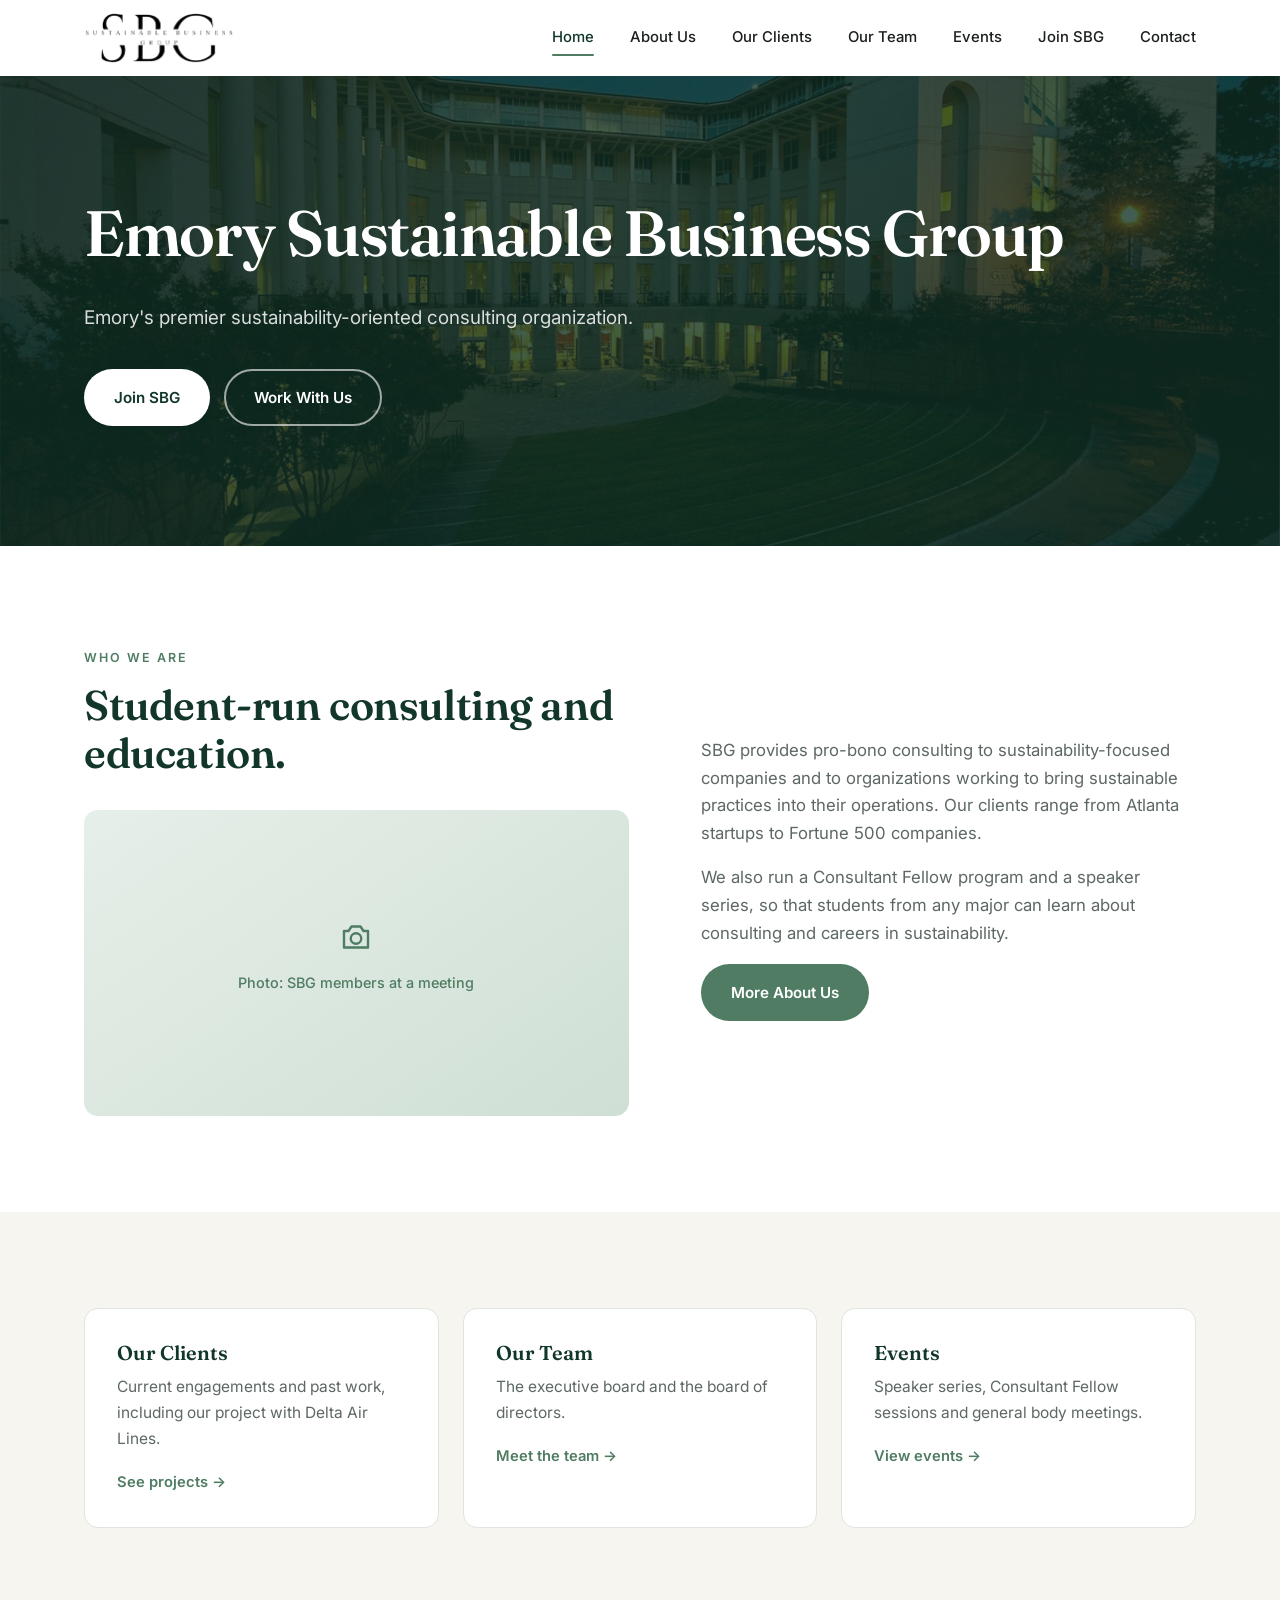
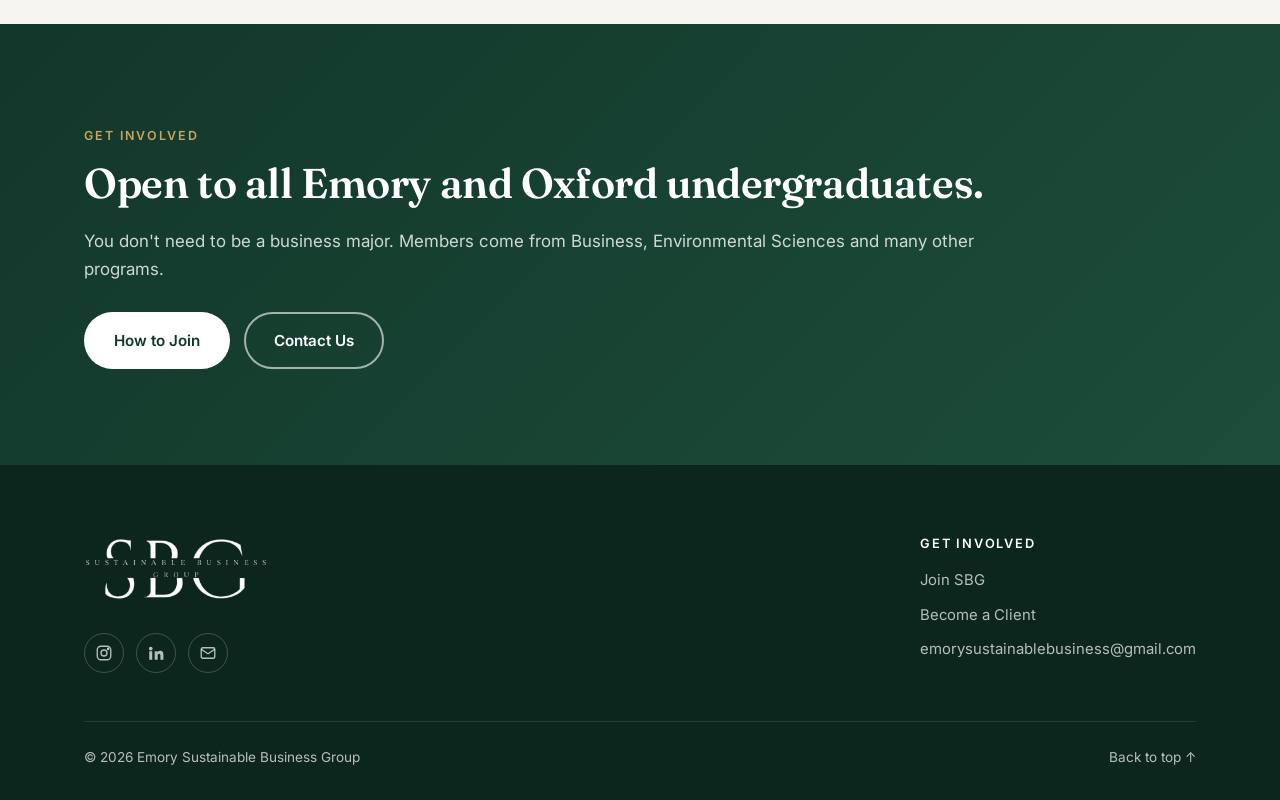
==== commit 653455f1: "Center the Who We Are text vertically on the home page The text column sat at the top while the head" ====
--- a/index.html
+++ b/index.html
@@ -88,7 +88,7 @@
 
     <!-- ===== SECTION: INTRO ===== -->
     <section class="section">
-      <div class="container split">
+      <div class="container split split--center">
         <div class="reveal">
           <span class="eyebrow">Who We Are</span>
           <h2>Student-run consulting and education.</h2>
--- a/assets/css/styles.css
+++ b/assets/css/styles.css
@@ -161,6 +161,9 @@
 /* Two-column text + side content */
 .split { display: grid; grid-template-columns: 1.1fr 1fr; gap: 72px; align-items: start; }
 .split p { color: var(--color-muted); font-size: 1.05rem; }
+/* Add "split--center" to a .split section to center the right-hand column
+   vertically against the left one (used for Who We Are on the home page) */
+.split--center > :last-child { align-self: center; }
 
 /* Stacked layout: heading on its own line across the full width, text and buttons below */
 .stack p { color: var(--color-muted); font-size: 1.05rem; max-width: 940px; }
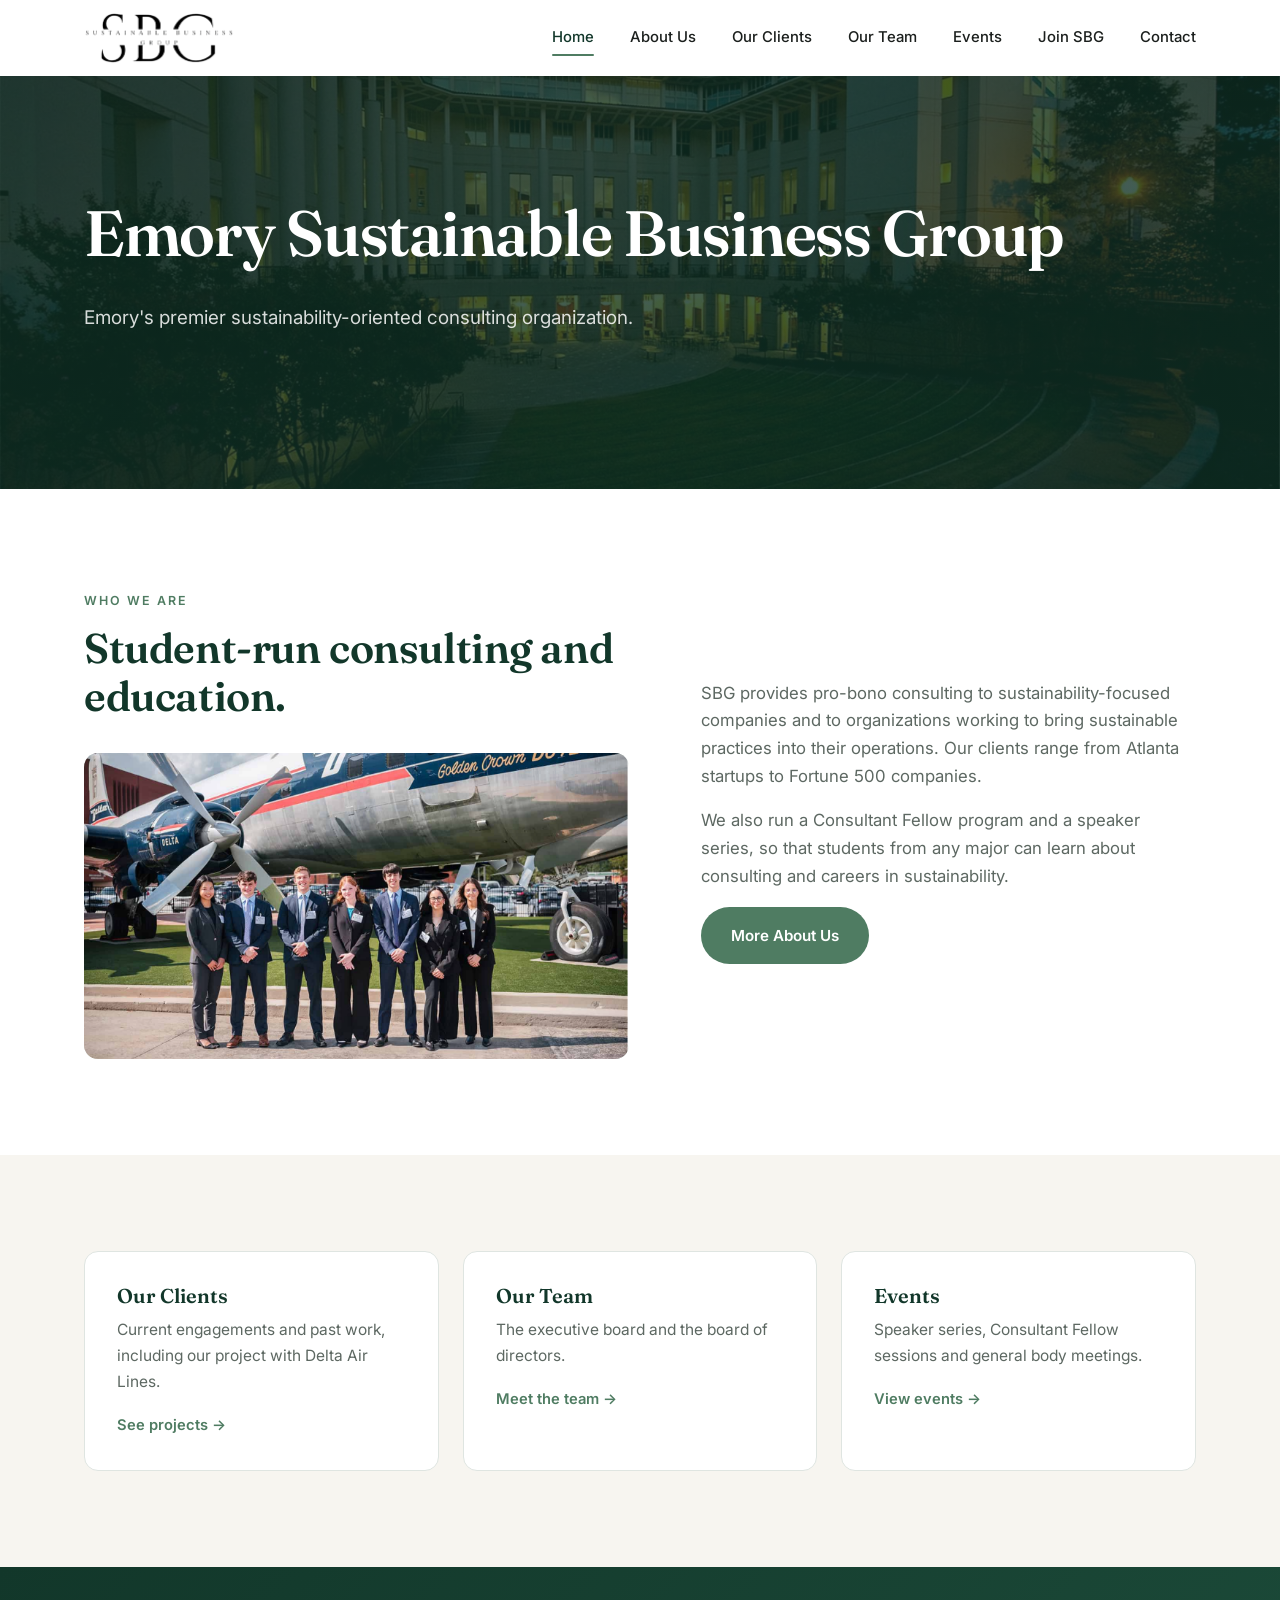
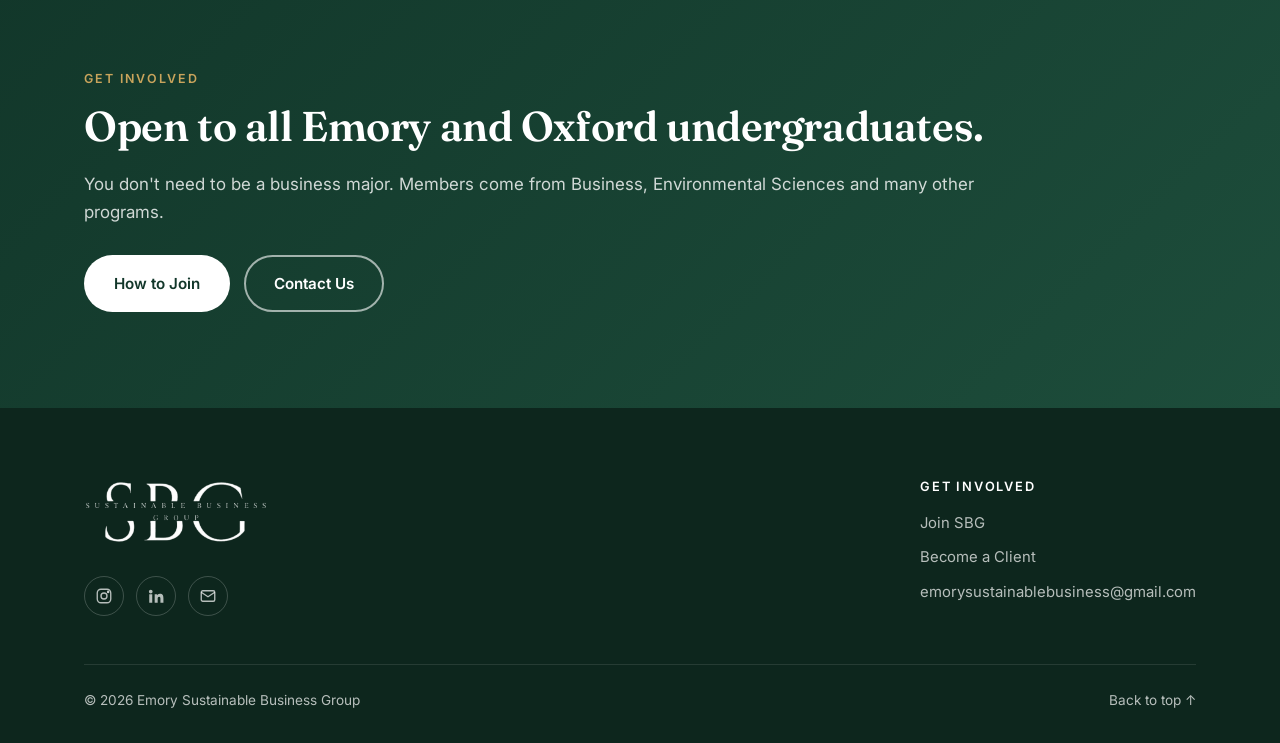
==== commit fe7e583d: "removed buttons from hero and changed wording in about section" ====
--- a/index.html
+++ b/index.html
@@ -48,10 +48,6 @@
         <p class="lead">
           Emory's premier sustainability-oriented consulting organization.
         </p>
-        <div class="hero-actions">
-          <a href="join.html" class="btn btn--light">Join SBG</a>
-          <a href="clients.html#work-with-us" class="btn btn--outline-light">Work With Us</a>
-        </div>
       </div>
       <!--Decorative leaf outline.-->
       <!-- <svg class="hero-leaf" viewBox="0 0 200 200" fill="none" stroke="#ffffff" stroke-width="1.5" aria-hidden="true">
--- a/assets/css/styles.css
+++ b/assets/css/styles.css
@@ -382,7 +382,22 @@
   display: grid; place-items: center; padding: 32px; min-height: 220px;
   color: var(--color-white); font-family: var(--font-heading); font-size: 1.5rem; text-align: center;
 }
-.project-visual img { max-height: 90px; width: auto; }
+/* Client logo, shown on top of the green background. The green shows around
+   any logo that doesn't fill the whole box. */
+.project-logo {
+  position: relative;
+  align-self: stretch; justify-self: stretch; min-height: 156px;   /* fill the green box */
+  display: grid; place-items: center;
+}
+.project-logo img { max-width: 100%; max-height: 180px; width: auto; height: auto; object-fit: contain; border-radius: 8px; }
+/* Placeholder shown until the logo file exists */
+.project-logo:not(:has(img))::before {
+  content: attr(data-label);
+  position: absolute; inset: 0;
+  display: grid; place-items: center; padding: 16px;
+  border: 1.5px dashed rgba(255,255,255,0.4); border-radius: 10px;
+  font-family: var(--font-body); font-size: 0.9rem; font-weight: 500; color: rgba(255,255,255,0.75);
+}
 .project-body { padding: 36px 40px; }
 .project-body p { color: var(--color-muted); }
 
